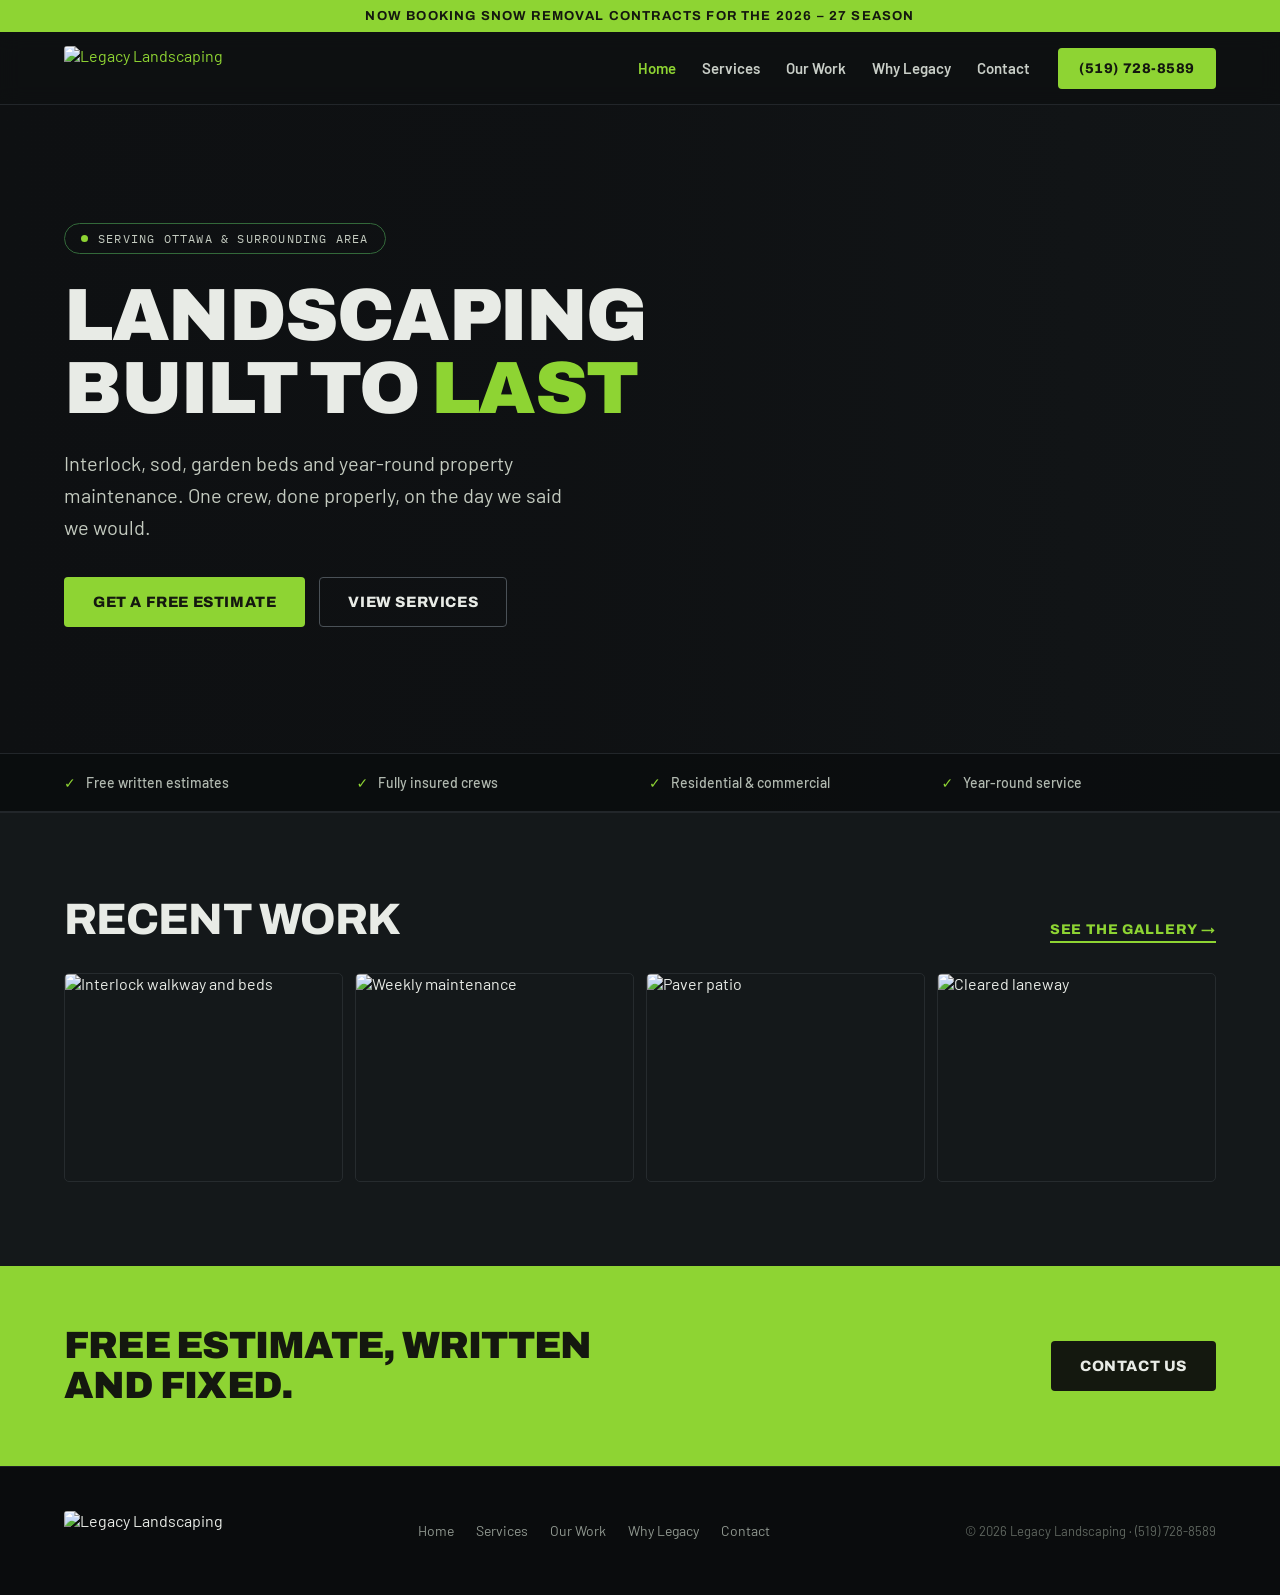
==== index.html @ c709563d "Add files via upload" ====
<!DOCTYPE html>
<html lang="en">
<head>
<meta charset="utf-8">
<meta name="viewport" content="width=device-width, initial-scale=1">
<title>Legacy Landscaping — Landscaping, Interlock &amp; Snow Removal</title>
<meta name="description" content="Landscaping, interlock, sod, garden beds, junk and snow removal. Free written estimates. Call (519) 728-8589.">
<link rel="icon" href="assets/logo.jpg">
<link rel="preconnect" href="https://fonts.googleapis.com">
<link rel="preconnect" href="https://fonts.gstatic.com" crossorigin>
<link href="https://fonts.googleapis.com/css2?family=Archivo:wght@500;600;700;800;900&family=Barlow:wght@400;500;600;700&family=IBM+Plex+Mono:wght@400;500&display=swap" rel="stylesheet">
<link rel="stylesheet" href="style.css">
</head>
<body>
<div class="ticker">Now booking snow removal contracts for the 2026 &ndash; 27 season</div>
<header class="site-header">
    <div class="wrap header-inner">
      <a class="brand" href="index.html"><img src="assets/logo.jpg" alt="Legacy Landscaping"></a>
      <button class="nav-toggle" aria-label="Menu" aria-expanded="false">☰</button>
      <nav class="nav">
        <a href="index.html" class="is-active">Home</a>
        <a href="services.html">Services</a>
        <a href="work.html">Our Work</a>
        <a href="why.html">Why Legacy</a>
        <a href="contact.html">Contact</a>
      </nav>
      <a class="btn btn-green header-phone" href="tel:5197288589">(519) 728-8589</a>
    </div>
  </header>
  <section class="hero" style="background-image:url('assets/photos/hero.jpeg')">
    <div class="hero-scrim"></div>
    <div class="wrap hero-inner">
      <p class="eyebrow-pill"><span class="dot"></span> Serving Ottawa &amp; surrounding area</p>
      <h1>Landscaping<br>built to <em>last</em></h1>
      <p class="lede">Interlock, sod, garden beds and year-round property maintenance. One crew, done properly, on the day we said we would.</p>
      <div class="btn-row">
        <a class="btn btn-green" href="contact.html">Get a free estimate</a>
        <a class="btn btn-ghost" href="services.html">View services</a>
      </div>
    </div>
    <div class="hero-bar">
      <div class="wrap hero-bar-inner">
        <span><b>✓</b> Free written estimates</span>
        <span><b>✓</b> Fully insured crews</span>
        <span><b>✓</b> Residential &amp; commercial</span>
        <span><b>✓</b> Year-round service</span>
      </div>
    </div>
  </section>

  <section class="band-dark2">
    <div class="wrap">
      <div class="section-head">
        <h2>Recent work</h2>
        <a class="link-arrow" href="work.html">See the gallery &rarr;</a>
      </div>
      <div class="grid-4">
        <img src="assets/photos/g1.jpeg" alt="Interlock walkway and beds" loading="lazy">
        <img src="assets/photos/g2.jpeg" alt="Weekly maintenance" loading="lazy">
        <img src="assets/photos/g3.jpeg" alt="Paver patio" loading="lazy">
        <img src="assets/photos/g5.jpeg" alt="Cleared laneway" loading="lazy">
      </div>
    </div>
  </section>

<section class="cta">
    <div class="wrap cta-inner">
      <h2>Free estimate, written and fixed.</h2>
      <a class="btn btn-dark" href="contact.html">Contact us</a>
    </div>
  </section>
<footer class="site-footer">
    <div class="wrap footer-inner">
      <img src="assets/logo.jpg" alt="Legacy Landscaping" class="footer-logo">
      <nav class="footer-nav">
        <a href="index.html">Home</a>
        <a href="services.html">Services</a>
        <a href="work.html">Our Work</a>
        <a href="why.html">Why Legacy</a>
        <a href="contact.html">Contact</a>
      </nav>
      <div class="footer-meta">&copy; 2026 Legacy Landscaping &middot; <a href="tel:5197288589">(519) 728-8589</a></div>
    </div>
  </footer>
<script src="script.js"></script>
</body>
</html>
---- style.css ----
:root{
  --ink:#0e1012; --ink2:#14181a; --ink3:#15191b; --line:#22262a;
  --green:#8ED433; --green-hi:#a7e85c; --green-dk:#4c7a22;
  --paper:#f4f5f2; --text:#e8ebe6; --muted:#b6bdb4; --muted2:#8f978f;
  --wrap:1200px;
}
*{box-sizing:border-box}
html{scroll-behavior:smooth}
body{margin:0;background:var(--ink);color:var(--text);font-family:Barlow,system-ui,-apple-system,sans-serif;-webkit-font-smoothing:antialiased;overflow-x:hidden}
img{max-width:100%}
a{color:var(--green);text-decoration:none}
a:hover{color:var(--green-hi)}
h1,h2,h3{font-family:Archivo,sans-serif;text-transform:uppercase;letter-spacing:-.02em;margin:0}
.wrap{max-width:var(--wrap);margin:0 auto;padding:0 24px}
.lede{color:var(--muted);font-size:clamp(16px,1.7vw,18px);line-height:1.6;max-width:520px;text-wrap:pretty}
.eyebrow{font-family:'IBM Plex Mono',monospace;font-size:12px;letter-spacing:.14em;text-transform:uppercase;color:var(--green);margin:0 0 14px}
.eyebrow-mute{color:#8a9481}
.btn{display:inline-block;font-family:Archivo,sans-serif;font-weight:800;font-size:15px;letter-spacing:.04em;text-transform:uppercase;padding:16px 28px;border-radius:4px;border:1px solid transparent;cursor:pointer}
.btn-green{background:var(--green);color:#14180f}
.btn-green:hover{background:var(--green-hi);color:#14180f}
.btn-ghost{border-color:#4a5157;color:var(--text)}
.btn-ghost:hover{border-color:var(--green);color:var(--green)}
.btn-dark{background:#14180f;color:var(--text)}
.btn-dark:hover{background:#000;color:var(--text)}
.btn-block{width:100%;padding:16px}
.btn-row{display:flex;gap:14px;flex-wrap:wrap}
.link-arrow{font-family:Archivo,sans-serif;font-weight:800;font-size:14px;letter-spacing:.06em;text-transform:uppercase;border-bottom:2px solid var(--green);padding-bottom:4px}
.link-arrow-dark{color:var(--green-dk)}

/* header */
.ticker{background:var(--green);color:#14180f;font-family:Archivo,sans-serif;font-weight:700;font-size:13px;letter-spacing:.09em;text-transform:uppercase;text-align:center;padding:9px 16px}
.site-header{position:sticky;top:0;z-index:50;background:rgba(14,16,18,.94);backdrop-filter:blur(10px);border-bottom:1px solid var(--line)}
.header-inner{display:flex;align-items:center;gap:28px;padding-top:14px;padding-bottom:14px}
.brand img{height:44px;width:auto;display:block;border-radius:3px}
.nav{display:flex;gap:26px;margin-left:auto;flex-wrap:wrap;align-items:center}
.nav a{color:#c8cec7;font-weight:600;font-size:15px}
.nav a:hover,.nav a.is-active{color:var(--green)}
.header-phone{padding:12px 20px;font-size:14px}
.nav-toggle{display:none;margin-left:auto;background:none;border:1px solid var(--line);color:var(--text);font-size:20px;border-radius:4px;padding:6px 12px;cursor:pointer}

/* hero */
.hero{position:relative;background:var(--ink2);background-size:cover;background-position:center 60%;border-bottom:1px solid var(--line)}
.hero-scrim{position:absolute;inset:0;background:linear-gradient(90deg,var(--ink) 0%,rgba(14,16,18,.88) 44%,rgba(14,16,18,.35) 100%)}
.hero-inner{position:relative;padding-top:118px;padding-bottom:126px;max-width:var(--wrap)}
.hero h1{font-weight:900;font-size:clamp(40px,6.4vw,74px);line-height:.98;margin:0 0 22px}
.hero h1 em{color:var(--green);font-style:normal}
.hero .lede{color:#c3cabf;font-size:clamp(17px,1.7vw,20px);margin:0 0 34px}
.eyebrow-pill{display:inline-flex;align-items:center;gap:10px;border:1px solid #33693a;border-radius:100px;padding:7px 16px;margin:0 0 26px;font-family:'IBM Plex Mono',monospace;font-size:12px;letter-spacing:.1em;text-transform:uppercase;color:#c3cabf}
.eyebrow-pill .dot{width:7px;height:7px;border-radius:50%;background:var(--green)}
.hero-bar{position:relative;border-top:1px solid var(--line);background:rgba(10,12,13,.78)}
.hero-bar-inner{display:grid;grid-template-columns:repeat(auto-fit,minmax(190px,1fr));gap:18px;padding-top:20px;padding-bottom:20px}
.hero-bar-inner span{color:#b1b9b0;font-size:14px;font-weight:500;display:flex;gap:10px;align-items:center}
.hero-bar-inner b{color:var(--green)}

/* bands */
.band-dark{background:var(--ink);padding:76px 0}
.band-dark2{background:var(--ink2);padding:84px 0;border-top:1px solid var(--line)}
.band-light{background:var(--paper);color:var(--ink2);padding:80px 0}
.band-light h2,.band-light h3{color:var(--ink2)}
.page-head{background:var(--ink2);border-bottom:1px solid var(--line);padding:72px 0 60px}
.page-head h1{font-weight:900;font-size:clamp(36px,5.2vw,60px);line-height:1;margin:0 0 18px}
.page-head-photo{position:relative;background-size:cover;background-position:center;padding:84px 0 76px}
.page-head-photo .hero-scrim{background:linear-gradient(90deg,var(--ink) 6%,rgba(14,16,18,.86) 50%,rgba(14,16,18,.35) 100%)}
.page-head-inner{position:relative}
.page-head-photo .lede{color:#c3cabf}
.two-col{display:grid;grid-template-columns:repeat(auto-fit,minmax(300px,1fr));gap:48px;align-items:start}
.section-head{display:flex;align-items:flex-end;justify-content:space-between;gap:24px;flex-wrap:wrap;margin-bottom:30px}
.section-head h2{font-weight:800;font-size:clamp(28px,4vw,44px);line-height:1.04}

/* jump list */
.jump-list{margin:0;padding:0;list-style:none;border-top:1px solid #262b2e}
.jump-list li{border-bottom:1px solid #262b2e}
.jump-list a{display:flex;align-items:center;gap:18px;padding:16px 4px;color:var(--text)}
.jump-list a:hover{color:var(--green)}
.jump-list .num{font-family:'IBM Plex Mono',monospace;font-size:12px;color:#8a9481;width:24px}
.jump-list .name{font-family:Archivo,sans-serif;font-weight:700;font-size:19px;text-transform:uppercase}
.jump-list .arrow{margin-left:auto;color:var(--green);font-size:18px}

/* services */
.service{padding:76px 0;border-bottom:1px solid #1d2124;scroll-margin-top:84px}
.service-head{display:flex;align-items:flex-end;justify-content:space-between;gap:24px;flex-wrap:wrap;margin-bottom:12px}
.service-head h2{font-weight:800;font-size:clamp(28px,3.6vw,42px);line-height:1.04}
.pill{font-family:Archivo,sans-serif;font-weight:700;font-size:13px;letter-spacing:.08em;text-transform:uppercase;color:var(--green);border:1px solid #33693a;border-radius:100px;padding:8px 16px}
.service-body{color:var(--muted);font-size:17px;line-height:1.65;margin:0 0 14px;max-width:620px;text-wrap:pretty}
.service-points{margin:0 0 32px;padding-left:18px;color:#98a098;font-size:16px;line-height:1.9;max-width:620px}

/* photo grids */
.grid-photos{display:grid;grid-template-columns:repeat(auto-fit,minmax(240px,1fr));gap:12px}
.grid-photos figure{margin:0;position:relative}
.grid-photos img,.grid-4 img{width:100%;aspect-ratio:4/3;object-fit:cover;border-radius:5px;border:1px solid #262b2e;display:block}
.grid-photos .has-cap figcaption{position:absolute;top:10px;left:10px;background:var(--green);color:#14180f;font-family:Archivo,sans-serif;font-weight:800;font-size:12px;letter-spacing:.1em;text-transform:uppercase;padding:6px 12px;border-radius:3px}
.cap-mono{font-family:'IBM Plex Mono',monospace;font-size:11px;letter-spacing:.06em;color:#7e877e;padding:9px 2px 0}
.grid-4{display:grid;grid-template-columns:repeat(auto-fit,minmax(230px,1fr));gap:12px}

/* why */
.stats{display:grid;grid-template-columns:repeat(auto-fit,minmax(150px,1fr));gap:24px;margin-bottom:52px}
.stats b{display:block;font-family:Archivo,sans-serif;font-weight:900;font-size:44px;color:var(--green);line-height:1}
.stats span{color:var(--muted2);font-size:15px;margin-top:6px;display:block}
.reasons{display:grid;grid-template-columns:repeat(auto-fit,minmax(280px,1fr));gap:2px;border:1px solid var(--line);border-radius:6px;overflow:hidden}
.reason{background:var(--ink3);padding:28px;display:flex;gap:18px;align-items:flex-start}
.reason-n{flex:0 0 auto;width:34px;height:34px;border-radius:4px;background:#1f2a18;color:var(--green);font-family:Archivo,sans-serif;font-weight:800;font-size:14px;display:flex;align-items:center;justify-content:center}
.reason h3{font-weight:700;font-size:18px;margin:0 0 8px;letter-spacing:.01em}
.reason p{margin:0;color:#98a098;font-size:15px;line-height:1.6;text-wrap:pretty}

/* reviews */
.reviews{display:grid;grid-template-columns:repeat(auto-fit,minmax(300px,1fr));gap:18px;align-items:start}
.review{margin:0;background:#fff;border:1px solid #e2e5dd;border-radius:6px;padding:28px;display:flex;flex-direction:column;gap:14px}
.review .stars{color:var(--green);font-size:15px;letter-spacing:3px}
.review h3{font-weight:800;font-size:19px;letter-spacing:-.01em}
.review blockquote{margin:0;font-size:16px;line-height:1.65;color:#2c332c;white-space:pre-line;text-wrap:pretty}
.review figcaption{margin-top:auto;padding-top:8px;border-top:1px solid #edefe9;display:flex;flex-direction:column;gap:3px}
.rev-name{font-family:Archivo,sans-serif;font-weight:700;font-size:14px;color:var(--ink2)}
.rev-meta{font-family:'IBM Plex Mono',monospace;font-size:11px;letter-spacing:.06em;color:#7b837a}

/* contact */
.contact{padding:72px 0 88px}
.contact h1{font-weight:900;font-size:clamp(36px,5vw,58px);line-height:1;margin:0 0 20px}
.contact-details{display:flex;flex-direction:column;gap:14px;border-top:1px solid var(--line);padding-top:28px;margin-top:32px}
.contact-details p{color:#7e877e;font-size:15px;line-height:1.7;margin:0}
.big-phone{font-family:Archivo,sans-serif;font-weight:900;font-size:32px;color:var(--text)}
.big-phone:hover{color:var(--green)}
.contact-photo{width:100%;aspect-ratio:16/9;object-fit:cover;border-radius:6px;border:1px solid #262b2e;margin-top:32px;display:block}
.quote-form{background:var(--ink3);border:1px solid var(--line);border-radius:6px;padding:30px;display:flex;flex-direction:column;gap:16px;align-self:start}
.quote-form label{display:flex;flex-direction:column;gap:7px;font-family:Archivo,sans-serif;font-weight:700;font-size:12px;letter-spacing:.08em;text-transform:uppercase;color:#9aa39a}
.field-row{display:grid;grid-template-columns:repeat(auto-fit,minmax(150px,1fr));gap:16px}
.quote-form input,.quote-form select,.quote-form textarea{background:var(--ink);border:1px solid #2c3236;border-radius:4px;padding:13px 14px;color:var(--text);font-family:Barlow,sans-serif;font-size:15px;outline:none}
.quote-form textarea{resize:vertical}
.quote-form input:focus,.quote-form select:focus,.quote-form textarea:focus{border-color:var(--green)}
.form-note{margin:0;color:#7e877e;font-size:14px;text-align:center}

/* cta + footer */
.cta{background:var(--green);color:#14180f;padding:60px 0}
.cta-inner{display:flex;gap:28px;flex-wrap:wrap;align-items:center;justify-content:space-between}
.cta h2{font-weight:900;font-size:clamp(26px,3.4vw,38px);max-width:620px;line-height:1.05;color:#14180f}
.site-footer{background:#0a0c0d;border-top:1px solid #1d2124;padding:44px 0}
.footer-inner{display:flex;gap:26px;flex-wrap:wrap;align-items:center;justify-content:space-between}
.footer-logo{height:40px;width:auto;display:block;border-radius:3px}
.footer-nav{display:flex;gap:22px;flex-wrap:wrap}
.footer-nav a{color:var(--muted2);font-size:14px}
.footer-nav a:hover{color:var(--green)}
.footer-meta{color:#5f665f;font-size:13px}
.footer-meta a{color:#5f665f}

@media (max-width:860px){
  .nav-toggle{display:block}
  .nav{display:none;order:3;width:100%;flex-direction:column;gap:4px;margin:8px 0 0}
  .nav.is-open{display:flex}
  .nav a{padding:10px 0;border-bottom:1px solid var(--line);width:100%}
  .header-inner{flex-wrap:wrap;gap:12px}
  .header-phone{order:4;width:100%;text-align:center}
  .hero-inner{padding-top:76px;padding-bottom:80px}
  .service{padding:56px 0}
  .band-dark,.band-dark2,.band-light{padding:56px 0}
}
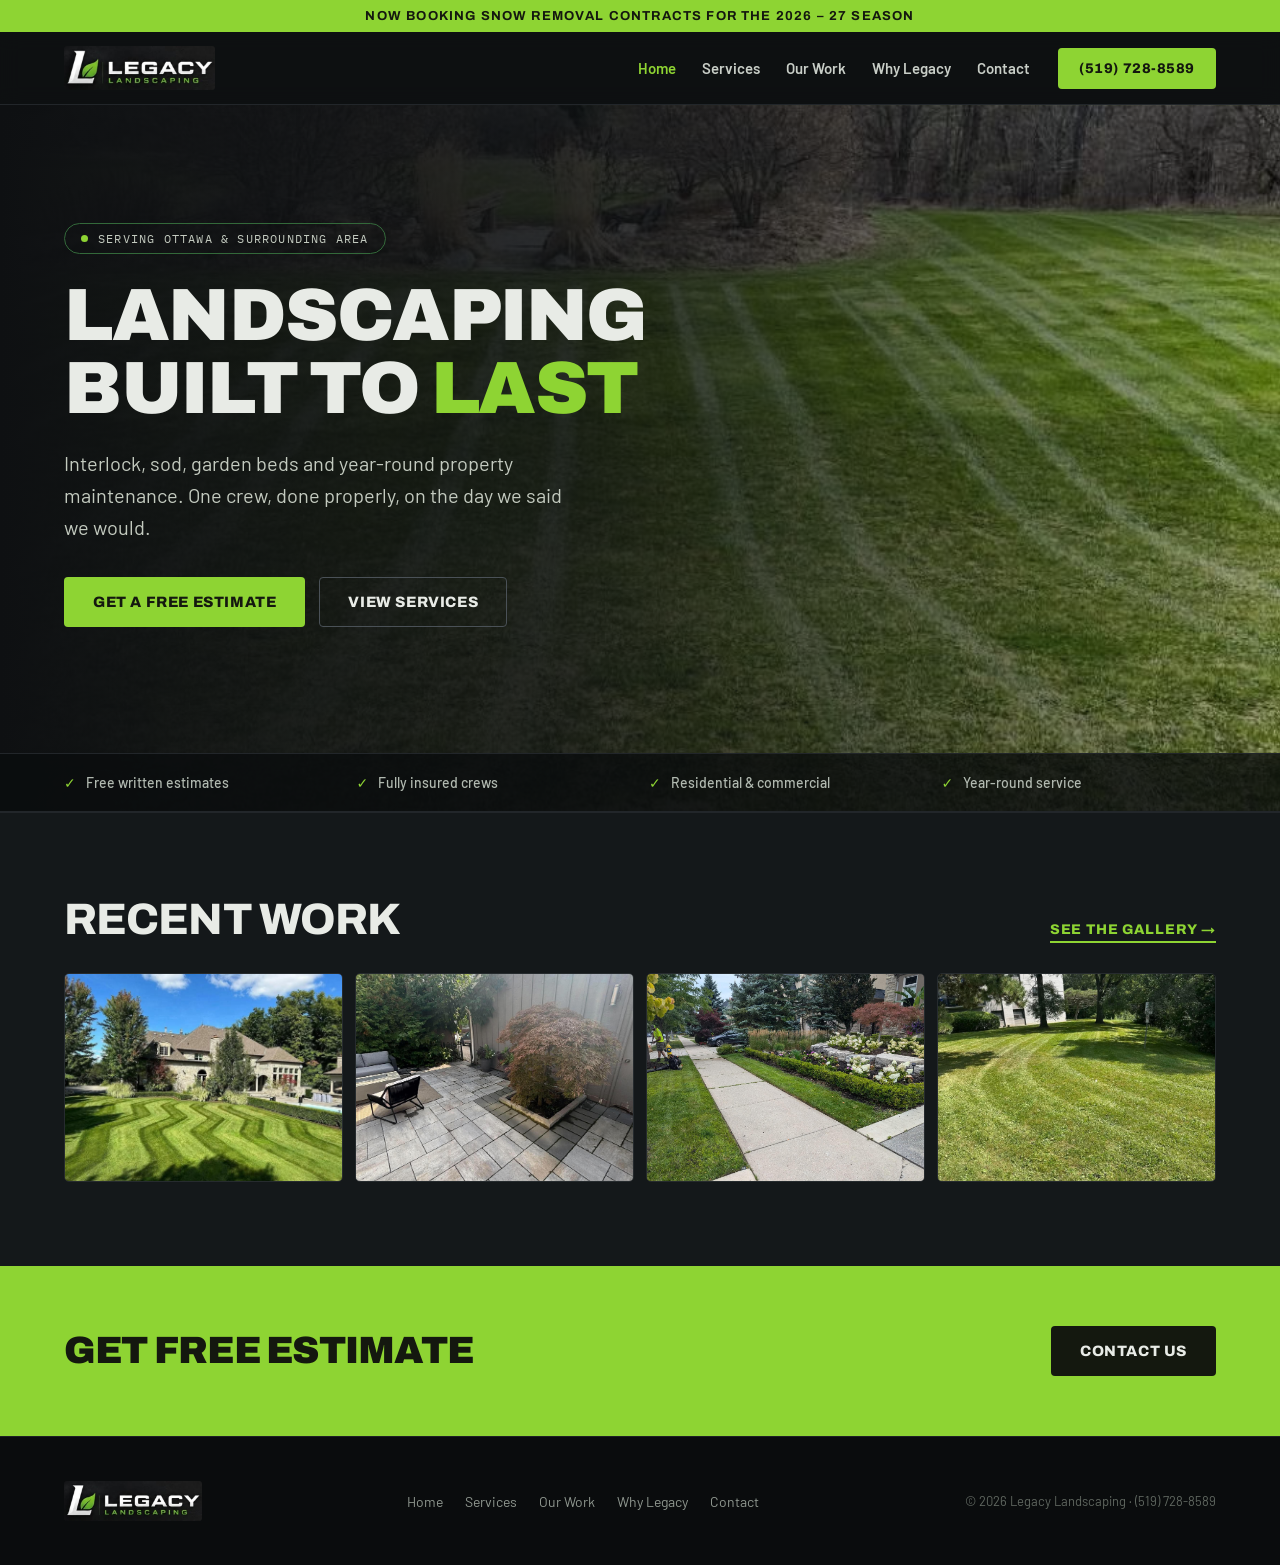
==== commit 90eb4bef: "Add files via upload" ====
--- a/index.html
+++ b/index.html
@@ -65,7 +65,7 @@
 
 <section class="cta">
     <div class="wrap cta-inner">
-      <h2>Free estimate, written and fixed.</h2>
+      <h2>Get free estimate</h2>
       <a class="btn btn-dark" href="contact.html">Contact us</a>
     </div>
   </section>
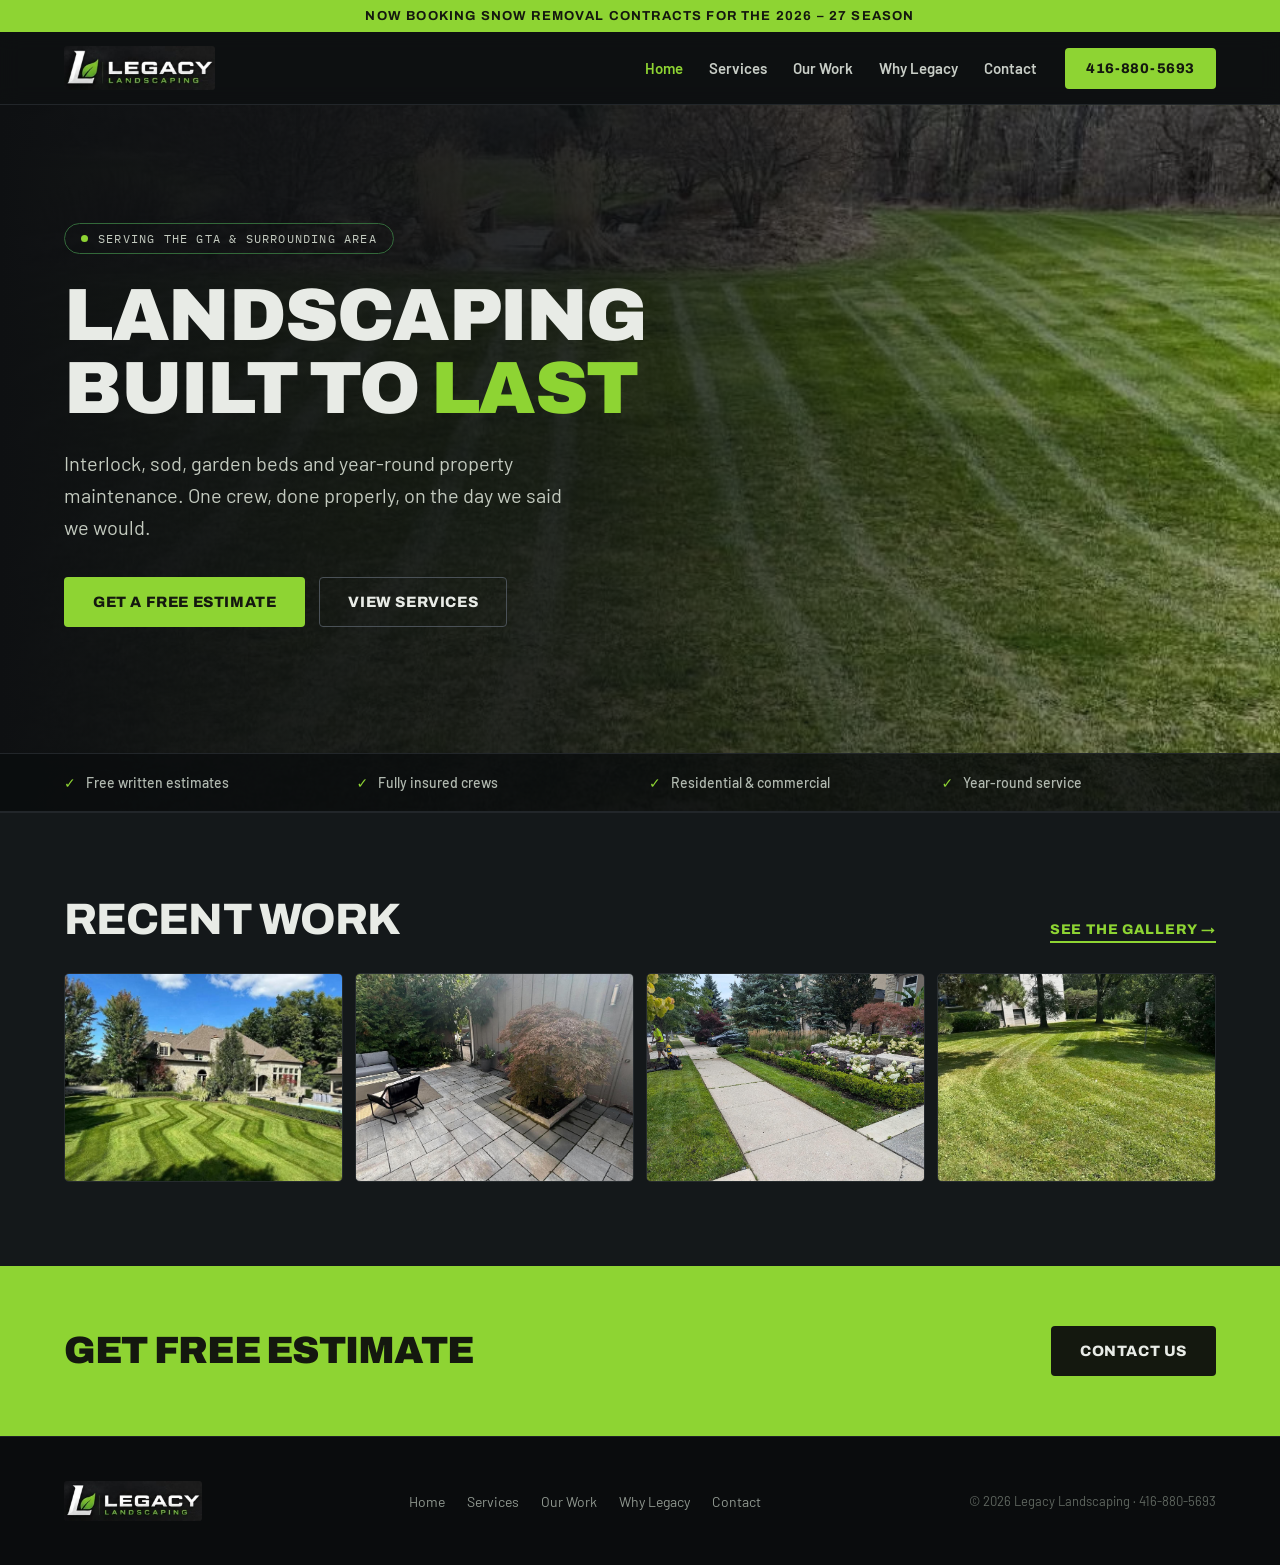
==== commit 04ed3309: "Add files via upload" ====
--- a/index.html
+++ b/index.html
@@ -4,7 +4,7 @@
 <meta charset="utf-8">
 <meta name="viewport" content="width=device-width, initial-scale=1">
 <title>Legacy Landscaping — Landscaping, Interlock &amp; Snow Removal</title>
-<meta name="description" content="Landscaping, interlock, sod, garden beds, junk and snow removal. Free written estimates. Call (519) 728-8589.">
+<meta name="description" content="Landscaping, interlock, sod, garden beds, junk and snow removal. Free written estimates. Call 416-880-5693.">
 <link rel="icon" href="assets/logo.jpg">
 <link rel="preconnect" href="https://fonts.googleapis.com">
 <link rel="preconnect" href="https://fonts.gstatic.com" crossorigin>
@@ -24,13 +24,13 @@
         <a href="why.html">Why Legacy</a>
         <a href="contact.html">Contact</a>
       </nav>
-      <a class="btn btn-green header-phone" href="tel:5197288589">(519) 728-8589</a>
+      <a class="btn btn-green header-phone" href="tel:4168805693">416-880-5693</a>
     </div>
   </header>
   <section class="hero" style="background-image:url('assets/photos/hero.jpeg')">
     <div class="hero-scrim"></div>
     <div class="wrap hero-inner">
-      <p class="eyebrow-pill"><span class="dot"></span> Serving Ottawa &amp; surrounding area</p>
+      <p class="eyebrow-pill"><span class="dot"></span> Serving the GTA &amp; surrounding area</p>
       <h1>Landscaping<br>built to <em>last</em></h1>
       <p class="lede">Interlock, sod, garden beds and year-round property maintenance. One crew, done properly, on the day we said we would.</p>
       <div class="btn-row">
@@ -79,7 +79,7 @@
         <a href="why.html">Why Legacy</a>
         <a href="contact.html">Contact</a>
       </nav>
-      <div class="footer-meta">&copy; 2026 Legacy Landscaping &middot; <a href="tel:5197288589">(519) 728-8589</a></div>
+      <div class="footer-meta">&copy; 2026 Legacy Landscaping &middot; <a href="tel:4168805693">416-880-5693</a></div>
     </div>
   </footer>
 <script src="script.js"></script>
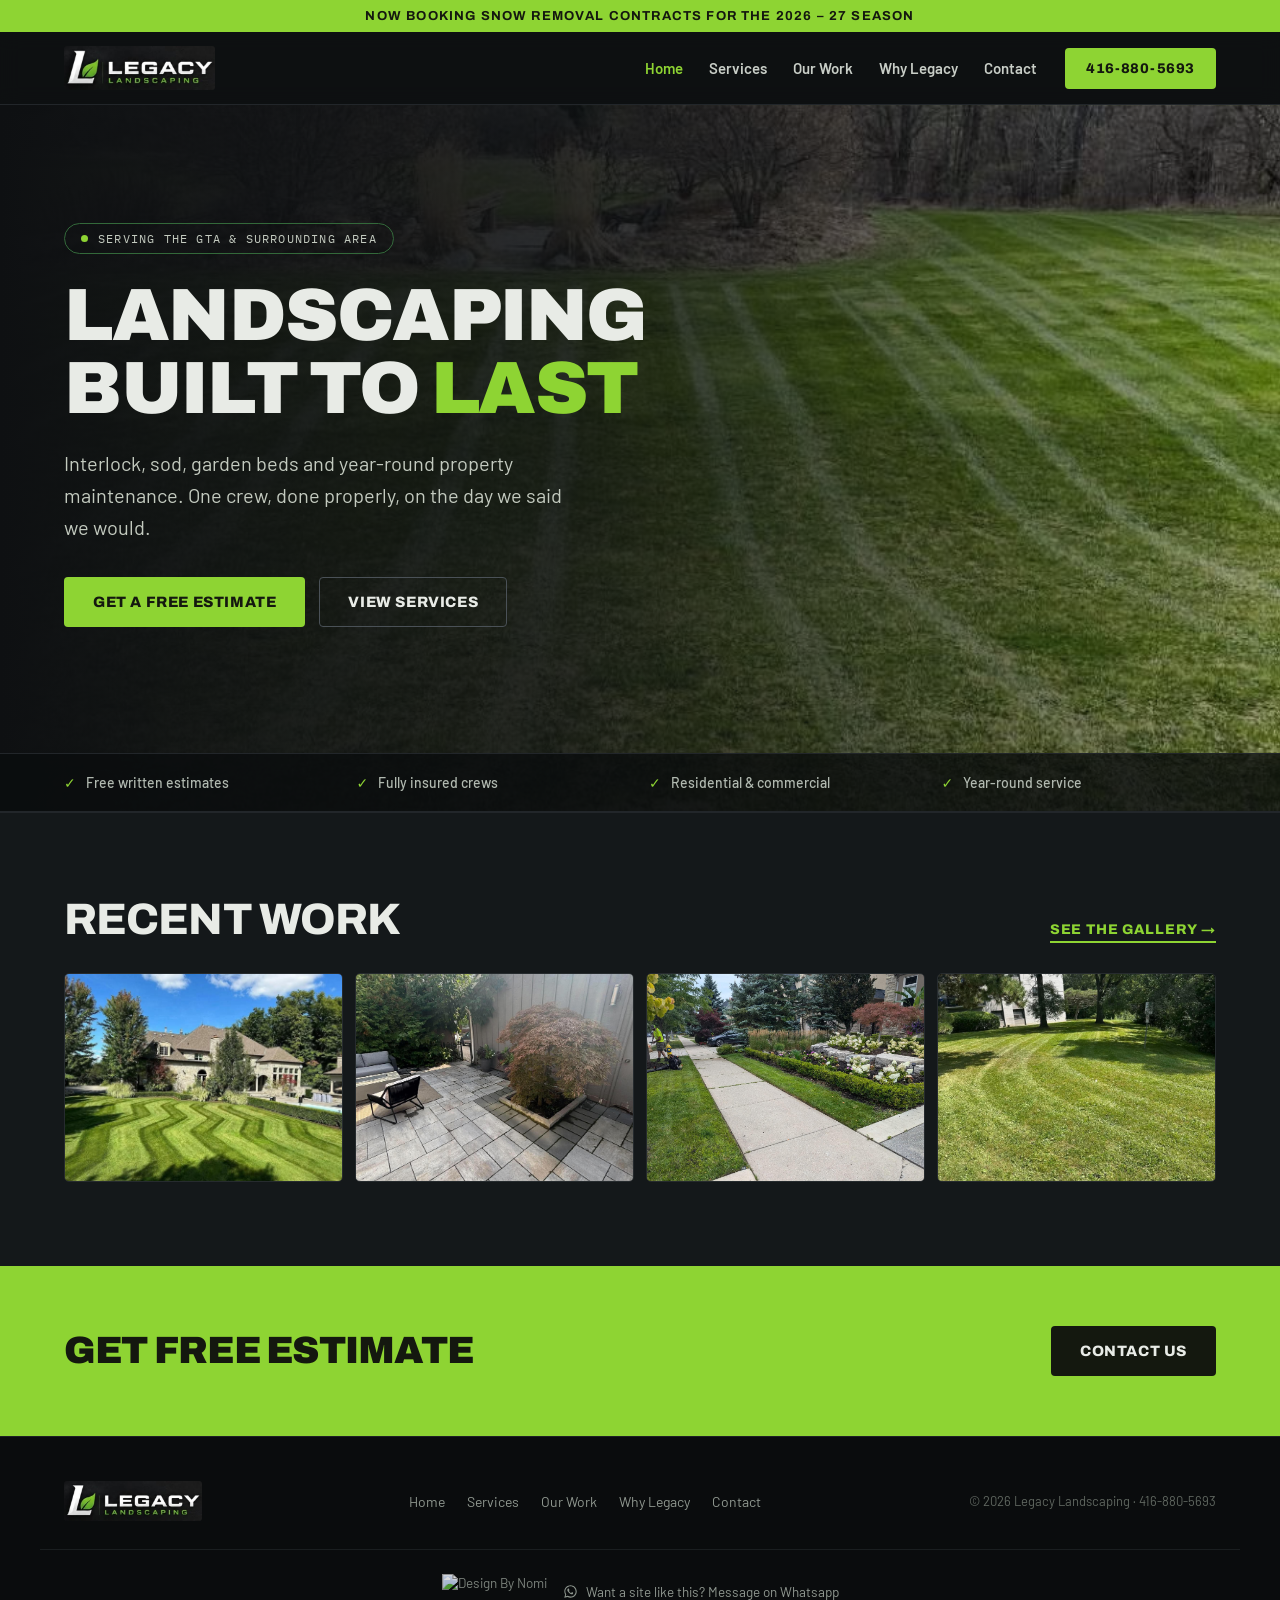
==== commit 5891c5f6: "Add files via upload" ====
--- a/index.html
+++ b/index.html
@@ -81,6 +81,12 @@
       </nav>
       <div class="footer-meta">&copy; 2026 Legacy Landscaping &middot; <a href="tel:4168805693">416-880-5693</a></div>
     </div>
+    <div class="wrap nomi-credit">
+      <a href="https://wa.me/14167703635" target="_blank" rel="noopener">
+        <img src="assets/design-by-nomi.png" alt="Design By Nomi">
+        <span class="nomi-wa"><svg viewBox="0 0 24 24" width="15" height="15" fill="currentColor" aria-hidden="true"><path d="M12.04 2C6.58 2 2.13 6.45 2.13 11.91c0 1.75.46 3.46 1.32 4.97L2 22l5.25-1.38a9.87 9.87 0 0 0 4.79 1.22c5.46 0 9.91-4.45 9.91-9.91C21.95 6.45 17.5 2 12.04 2Zm0 18.02c-1.5 0-2.97-.4-4.25-1.16l-.3-.18-3.12.82.83-3.04-.2-.31a8.2 8.2 0 0 1-1.26-4.36c0-4.54 3.7-8.24 8.25-8.24 2.2 0 4.27.86 5.82 2.42a8.19 8.19 0 0 1 2.42 5.83c0 4.54-3.7 8.22-8.19 8.22Zm4.52-6.16c-.25-.12-1.52-.75-1.76-.84-.24-.09-.41-.13-.58.13-.17.25-.67.84-.82 1.01-.15.17-.3.19-.55.06a6.7 6.7 0 0 1-1.98-1.22 7.4 7.4 0 0 1-1.37-1.7c-.14-.25-.02-.39.11-.51.12-.12.25-.29.38-.44.12-.15.17-.25.25-.42.08-.17.04-.31-.02-.44-.06-.12-.56-1.39-.77-1.9-.2-.5-.41-.43-.56-.44h-.48c-.17 0-.44.06-.67.31-.23.25-.88.86-.88 2.1 0 1.23.9 2.42 1.02 2.59.12.17 1.74 2.79 4.22 3.81 1.66.68 2.06.6 2.44.56.38-.04 1.22-.5 1.4-.98.17-.48.17-.89.12-.98-.05-.08-.19-.14-.44-.26Z"/></svg> Want a site like this? Message on Whatsapp</span>
+      </a>
+    </div>
   </footer>
 <script src="script.js"></script>
 </body>
--- a/style.css
+++ b/style.css
@@ -152,3 +152,10 @@
   .service{padding:56px 0}
   .band-dark,.band-dark2,.band-light{padding:56px 0}
 }
+
+.nomi-credit{margin-top:28px;padding-top:24px;border-top:1px solid #1a1e20;display:flex;justify-content:center;text-align:center}
+.nomi-credit a{display:inline-flex;align-items:center;gap:16px;flex-wrap:wrap;justify-content:center;color:#8f978f;font-size:13.5px}
+.nomi-credit a:hover{color:var(--green)}
+.nomi-credit img{height:34px;width:auto;display:block;opacity:.85}
+.nomi-credit a:hover img{opacity:1}
+.nomi-wa{display:inline-flex;align-items:center;gap:8px}
